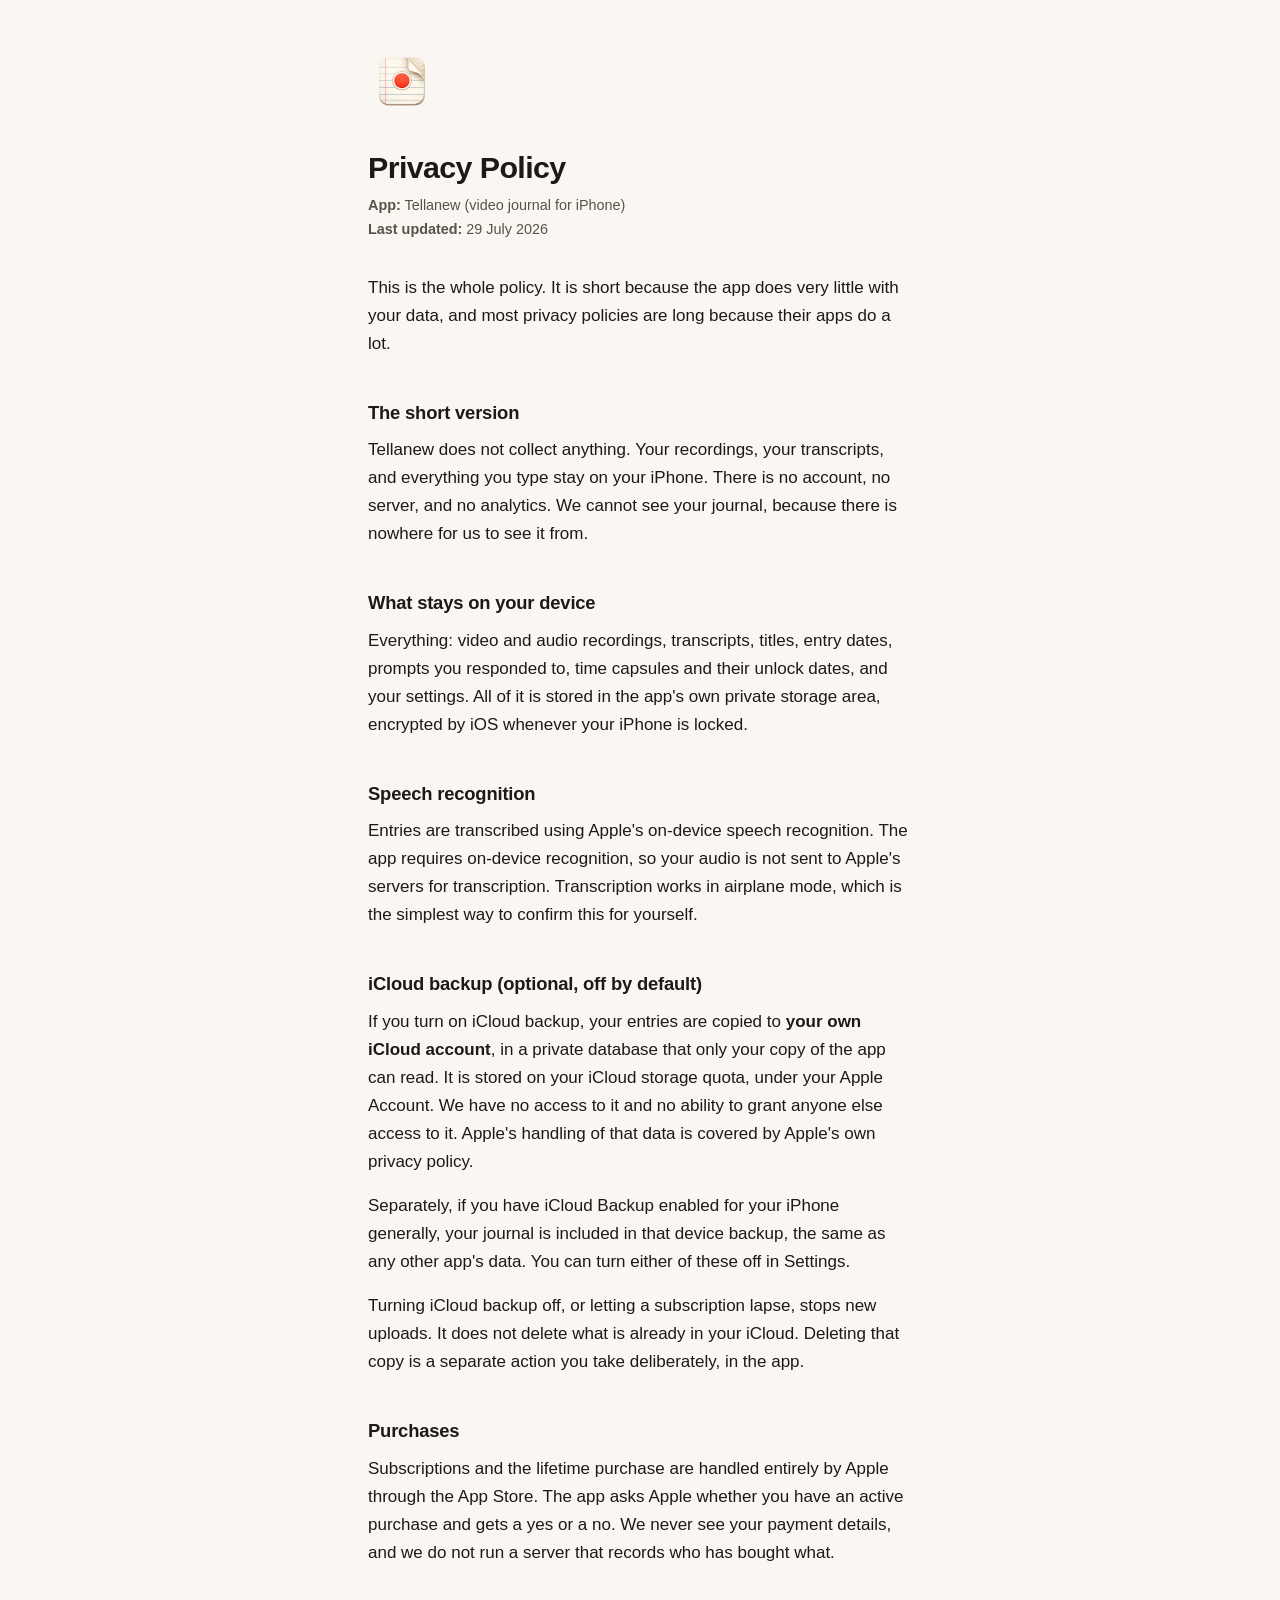
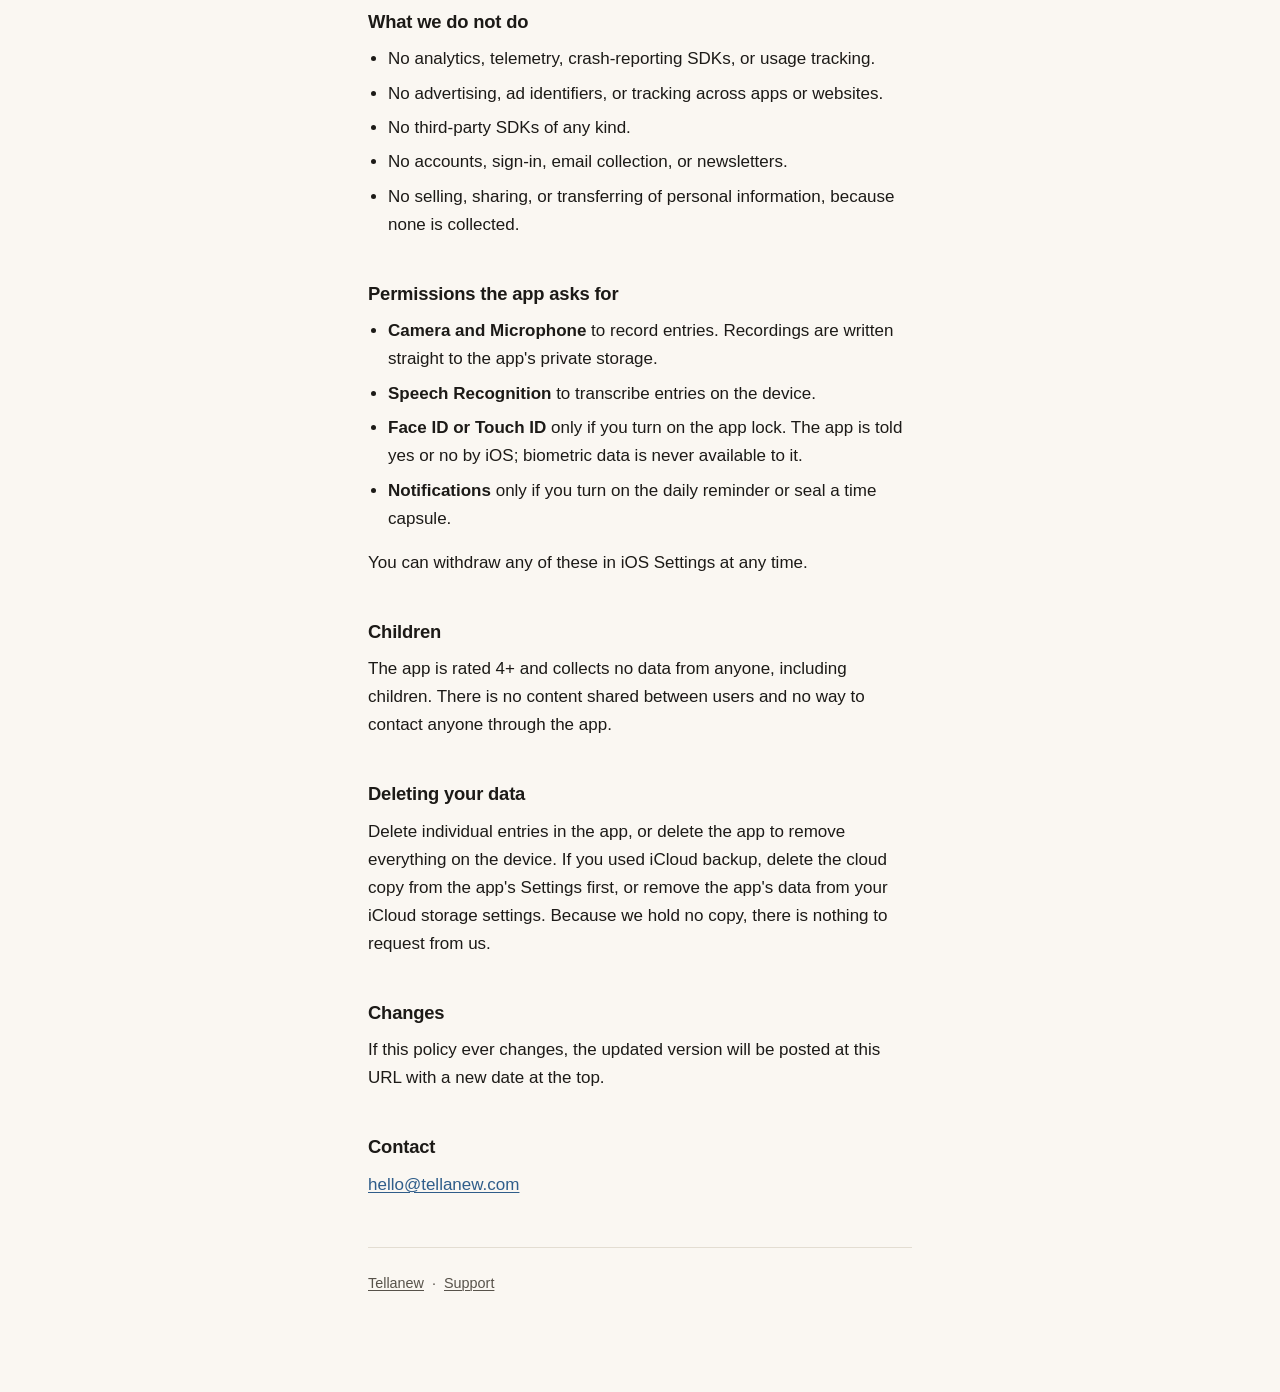
==== privacy/index.html @ 7a9eb0fb "The Tellanew site: landing page, privacy policy, support Replaces the pre-rename Dear Later content." ====
<!DOCTYPE html>
<html lang="en">
<head>
<meta charset="utf-8">
<meta name="viewport" content="width=device-width, initial-scale=1">
<title>Privacy Policy — Tellanew</title>
<meta name="description" content="Tellanew collects nothing. Your recordings, transcripts and everything you type stay on your iPhone.">
<link rel="stylesheet" href="/style.css">
<link rel="icon" href="/icon.png">
<link rel="apple-touch-icon" href="/icon.png">
</head>
<body>

<header class="site">
  <a href="/"><img src="/icon.png" alt="Tellanew"></a>
</header>

<main>

<h1>Privacy Policy</h1>

<p class="meta"><strong>App:</strong> Tellanew (video journal for iPhone)<br>
<strong>Last updated:</strong> 29 July 2026</p>

<p>This is the whole policy. It is short because the app does very little with
your data, and most privacy policies are long because their apps do a lot.</p>

<h2>The short version</h2>

<p>Tellanew does not collect anything. Your recordings, your transcripts, and
everything you type stay on your iPhone. There is no account, no server, and no
analytics. We cannot see your journal, because there is nowhere for us to see it
from.</p>

<h2>What stays on your device</h2>

<p>Everything: video and audio recordings, transcripts, titles, entry dates,
prompts you responded to, time capsules and their unlock dates, and your
settings. All of it is stored in the app's own private storage area, encrypted by
iOS whenever your iPhone is locked.</p>

<h2>Speech recognition</h2>

<p>Entries are transcribed using Apple's on-device speech recognition. The app
requires on-device recognition, so your audio is not sent to Apple's servers for
transcription. Transcription works in airplane mode, which is the simplest way to
confirm this for yourself.</p>

<h2>iCloud backup (optional, off by default)</h2>

<p>If you turn on iCloud backup, your entries are copied to <strong>your own
iCloud account</strong>, in a private database that only your copy of the app can
read. It is stored on your iCloud storage quota, under your Apple Account. We
have no access to it and no ability to grant anyone else access to it. Apple's
handling of that data is covered by Apple's own privacy policy.</p>

<p>Separately, if you have iCloud Backup enabled for your iPhone generally, your
journal is included in that device backup, the same as any other app's data. You
can turn either of these off in Settings.</p>

<p>Turning iCloud backup off, or letting a subscription lapse, stops new uploads.
It does not delete what is already in your iCloud. Deleting that copy is a
separate action you take deliberately, in the app.</p>

<h2>Purchases</h2>

<p>Subscriptions and the lifetime purchase are handled entirely by Apple through
the App Store. The app asks Apple whether you have an active purchase and gets a
yes or a no. We never see your payment details, and we do not run a server that
records who has bought what.</p>

<h2>What we do not do</h2>

<ul>
  <li>No analytics, telemetry, crash-reporting SDKs, or usage tracking.</li>
  <li>No advertising, ad identifiers, or tracking across apps or websites.</li>
  <li>No third-party SDKs of any kind.</li>
  <li>No accounts, sign-in, email collection, or newsletters.</li>
  <li>No selling, sharing, or transferring of personal information, because none
    is collected.</li>
</ul>

<h2>Permissions the app asks for</h2>

<ul>
  <li><strong>Camera and Microphone</strong> to record entries. Recordings are
    written straight to the app's private storage.</li>
  <li><strong>Speech Recognition</strong> to transcribe entries on the
    device.</li>
  <li><strong>Face ID or Touch ID</strong> only if you turn on the app lock. The
    app is told yes or no by iOS; biometric data is never available to it.</li>
  <li><strong>Notifications</strong> only if you turn on the daily reminder or
    seal a time capsule.</li>
</ul>

<p>You can withdraw any of these in iOS Settings at any time.</p>

<h2>Children</h2>

<p>The app is rated 4+ and collects no data from anyone, including children.
There is no content shared between users and no way to contact anyone through the
app.</p>

<h2>Deleting your data</h2>

<p>Delete individual entries in the app, or delete the app to remove everything
on the device. If you used iCloud backup, delete the cloud copy from the app's
Settings first, or remove the app's data from your iCloud storage settings.
Because we hold no copy, there is nothing to request from us.</p>

<h2>Changes</h2>

<p>If this policy ever changes, the updated version will be posted at this URL
with a new date at the top.</p>

<h2>Contact</h2>

<p><a href="mailto:hello@tellanew.com">hello@tellanew.com</a></p>

<hr>

</main>

<footer>
  <p><a href="/">Tellanew</a> &nbsp;·&nbsp; <a href="/support">Support</a></p>
</footer>

</body>
</html>
---- style.css ----
/* Tellanew site. Warm paper, system fonts, no dependencies, no tracking.
   Deliberately matches the app's own aesthetic (DESIGN.md): system type,
   paper ground, red reserved for recording and used nowhere here. */

:root {
  --paper: #faf7f2;
  --ink: #1c1a17;
  --ink-soft: #57524a;
  --rule: #e3ddd2;
  --link: #2f5d8a;
}

@media (prefers-color-scheme: dark) {
  :root {
    --paper: #171614;
    --ink: #ece7de;
    --ink-soft: #a29a8d;
    --rule: #302d28;
    --link: #8fb6dd;
  }
}

* { box-sizing: border-box; }

html {
  -webkit-text-size-adjust: 100%;
}

body {
  margin: 0;
  padding: 0 1.5rem 5rem;
  background: var(--paper);
  color: var(--ink);
  font: 17px/1.65 -apple-system, BlinkMacSystemFont, "Segoe UI", Roboto,
    Helvetica, Arial, sans-serif;
}

main {
  max-width: 34rem;
  margin: 0 auto;
}

header.site {
  max-width: 34rem;
  margin: 0 auto;
  padding: 3rem 0 2rem;
}

header.site img {
  width: 68px;
  height: 68px;
  border-radius: 15px;
  display: block;
}

header.site .wordmark {
  margin: 1rem 0 0;
  font-size: 1.5rem;
  font-weight: 600;
  letter-spacing: -0.01em;
}

header.site .tagline {
  margin: 0.25rem 0 0;
  color: var(--ink-soft);
}

h1 {
  font-size: 1.9rem;
  line-height: 1.25;
  letter-spacing: -0.02em;
  margin: 0 0 0.5rem;
}

h2 {
  font-size: 1.15rem;
  margin: 2.5rem 0 0.5rem;
  letter-spacing: -0.01em;
}

p, ul { margin: 0 0 1rem; }

ul { padding-left: 1.25rem; }

li { margin-bottom: 0.4rem; }

a {
  color: var(--link);
  text-decoration-thickness: 1px;
  text-underline-offset: 2px;
}

.meta {
  color: var(--ink-soft);
  font-size: 0.9rem;
  margin-bottom: 2rem;
}

.lede {
  font-size: 1.1rem;
  color: var(--ink-soft);
}

hr {
  border: 0;
  border-top: 1px solid var(--rule);
  margin: 3rem 0 1.5rem;
}

footer {
  max-width: 34rem;
  margin: 0 auto;
  color: var(--ink-soft);
  font-size: 0.9rem;
}

footer a { color: var(--ink-soft); }

.points {
  list-style: none;
  padding: 0;
  margin: 1.5rem 0;
}

.points li {
  padding: 0.6rem 0;
  border-top: 1px solid var(--rule);
}

.points li:last-child {
  border-bottom: 1px solid var(--rule);
}
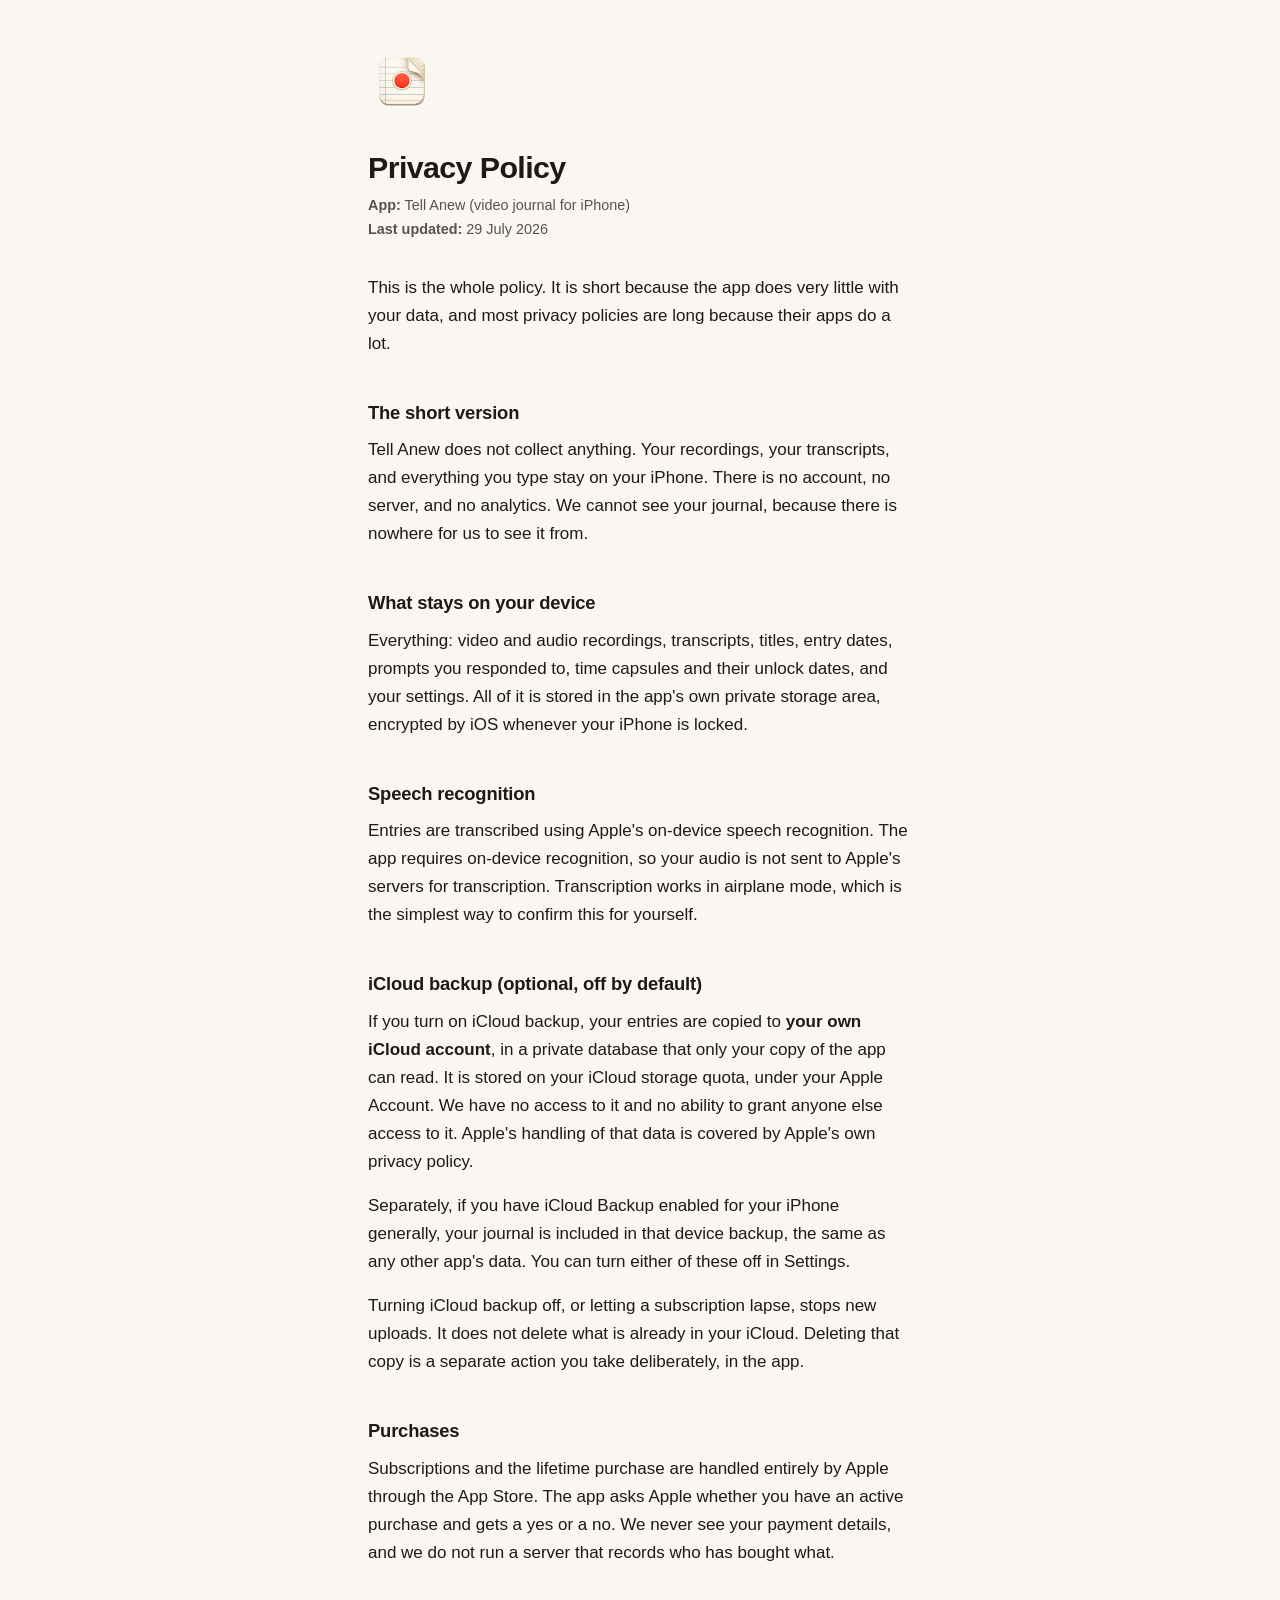
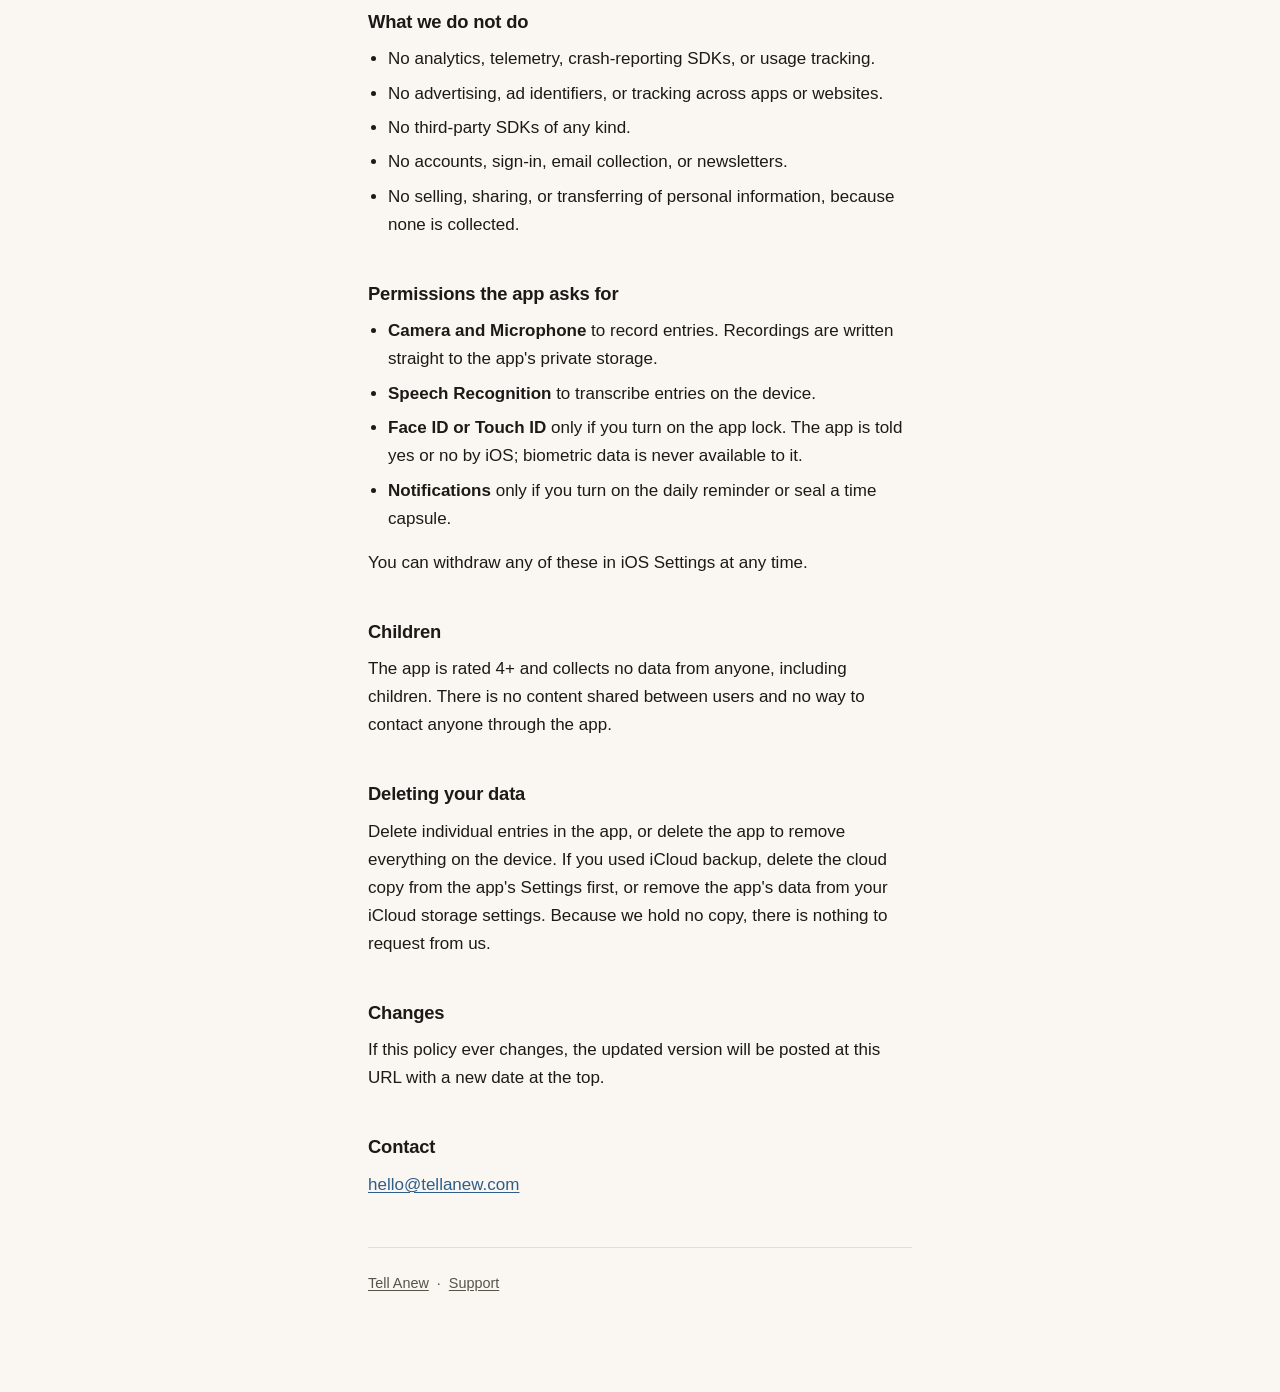
==== commit 0a6da539: "The name is two words: Tell Anew Written solid, Tellanew was being read as tell a new, which dangles" ====
--- a/privacy/index.html
+++ b/privacy/index.html
@@ -3,8 +3,8 @@
 <head>
 <meta charset="utf-8">
 <meta name="viewport" content="width=device-width, initial-scale=1">
-<title>Privacy Policy — Tellanew</title>
-<meta name="description" content="Tellanew collects nothing. Your recordings, transcripts and everything you type stay on your iPhone.">
+<title>Privacy Policy: Tell Anew</title>
+<meta name="description" content="Tell Anew collects nothing. Your recordings, transcripts and everything you type stay on your iPhone.">
 <link rel="stylesheet" href="/style.css">
 <link rel="icon" href="/icon.png">
 <link rel="apple-touch-icon" href="/icon.png">
@@ -12,14 +12,14 @@
 <body>
 
 <header class="site">
-  <a href="/"><img src="/icon.png" alt="Tellanew"></a>
+  <a href="/"><img src="/icon.png" alt="Tell Anew"></a>
 </header>
 
 <main>
 
 <h1>Privacy Policy</h1>
 
-<p class="meta"><strong>App:</strong> Tellanew (video journal for iPhone)<br>
+<p class="meta"><strong>App:</strong> Tell Anew (video journal for iPhone)<br>
 <strong>Last updated:</strong> 29 July 2026</p>
 
 <p>This is the whole policy. It is short because the app does very little with
@@ -27,7 +27,7 @@
 
 <h2>The short version</h2>
 
-<p>Tellanew does not collect anything. Your recordings, your transcripts, and
+<p>Tell Anew does not collect anything. Your recordings, your transcripts, and
 everything you type stay on your iPhone. There is no account, no server, and no
 analytics. We cannot see your journal, because there is nowhere for us to see it
 from.</p>
@@ -122,7 +122,7 @@
 </main>
 
 <footer>
-  <p><a href="/">Tellanew</a> &nbsp;·&nbsp; <a href="/support">Support</a></p>
+  <p><a href="/">Tell Anew</a> &nbsp;·&nbsp; <a href="/support">Support</a></p>
 </footer>
 
 </body>
